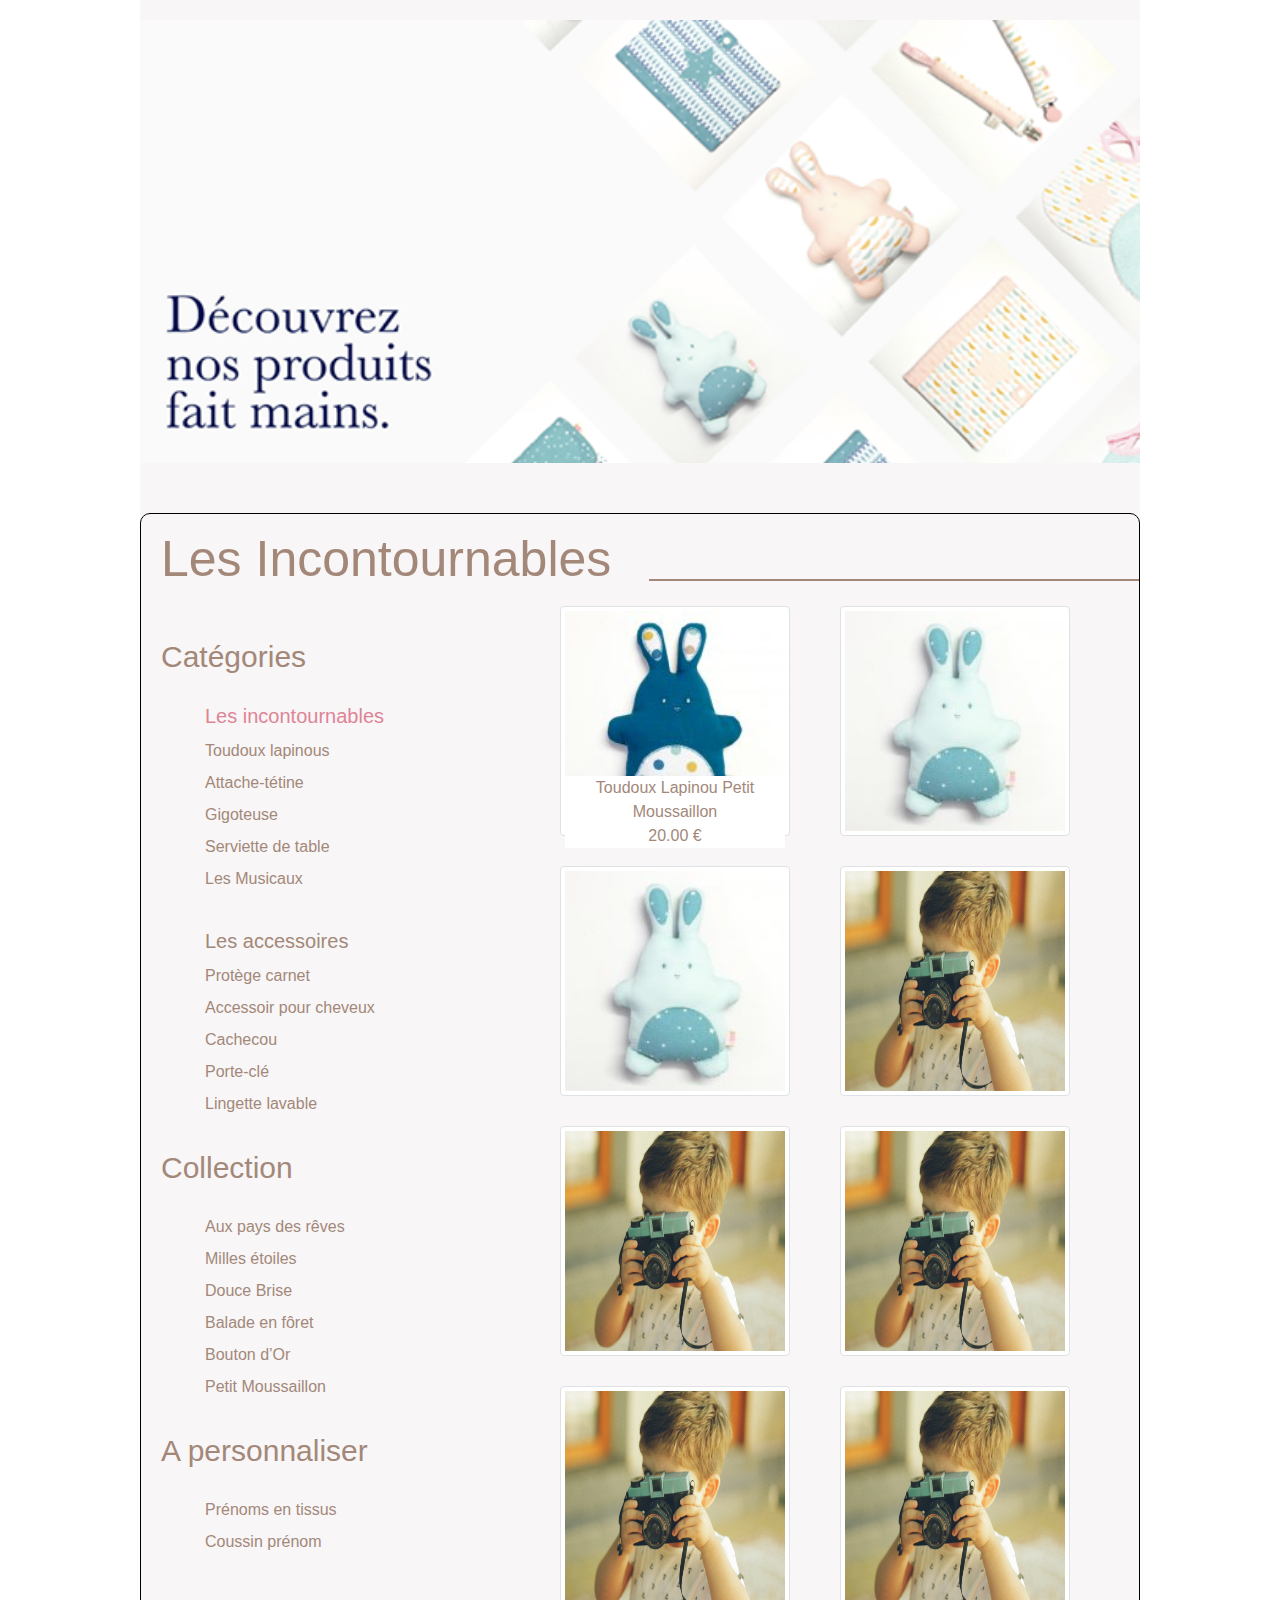
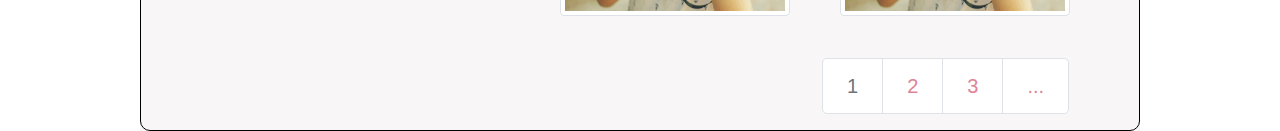
==== page.html @ 6d92d20d "page_tous_produits" ====
<!DOCTYPE html>
<html lang="fr">
  <head>
    <meta charset="utf-8"/>
    <title>Modèle de page</title>
    <meta name="description" content="Description de ma page"/>
    <meta name="viewport" content="width=device-width, initial-scale=1">
    <link rel="stylesheet" href="https://maxcdn.bootstrapcdn.com/bootstrap/4.0.0/css/bootstrap.min.css" integrity="sha384-Gn5384xqQ1aoWXA+058RXPxPg6fy4IWvTNh0E263XmFcJlSAwiGgFAW/dAiS6JXm" crossorigin="anonymous">
    <link rel="stylesheet" href="styles/style.css"/>
  </head>
  <body class="container">
    <header>
    </header>
    <main>
      <img src="images/photo_header.png" class="img-fluid img_top_main" alt="responsive image"/>
      <nav>
        <p class="h1">Les Incontournables</p>
        <div class="line"></div>
        <p class="h2">Catégories</p>
        <ul class="nav flex-column">
          <li class="nav-item"><a class="nav-link active h4" href="#">Les incontournables</a></li>
          <li class="nav-item"><a class="nav-link" href="#">Toudoux lapinous</a></li>
          <li class="nav-item"><a class="nav-link" href="#">Attache­-tétine</a></li>
          <li class="nav-item"><a class="nav-link" href="#">Gigoteuse</a></li>
          <li class="nav-item"><a class="nav-link" href="#">Serviette de table</a></li>
          <li class="nav-item"><a class="nav-link" href="#">Les Musicaux</a></li>

          <li class="nav-item"><a class="nav-link h4 space" href="#">Les accessoires</a></li>
          <li class="nav-item"><a class="nav-link" href="#">Protège carnet</a></li>
          <li class="nav-item"><a class="nav-link" href="#">Accessoir pour cheveux</a></li>
          <li class="nav-item"><a class="nav-link" href="#">Cache­cou</a></li>
          <li class="nav-item"><a class="nav-link" href="#">Porte­-clé</a></li>
          <li class="nav-item"><a class="nav-link" href="#">Lingette lavable</a></li>
        </ul>
        <p class="h2">Collection</p>
        <ul class="nav flex-column">
          <li class="nav-item"><a class="nav-link" href="#">Aux pays des rêves</a></li>
          <li class="nav-item"><a class="nav-link" href="#">Milles étoiles</a></li>
          <li class="nav-item"><a class="nav-link" href="#">Douce Brise</a></li>
          <li class="nav-item"><a class="nav-link" href="#">Balade en fôret</a></li>
          <li class="nav-item"><a class="nav-link" href="#">Bouton d’Or</a></li>
          <li class="nav-item"><a class="nav-link" href="#">Petit Moussaillon</a></li>
        </ul>
        <p class="h2">A personnaliser</p>
        <ul class="nav flex-column">
          <li class="nav-item"><a class="nav-link" href="#">Prénoms en tissus</a></li>
          <li class="nav-item"><a class="nav-link" href="#">Coussin prénom</a></li>
        </ul>
        <ul class="pagination pagination-lg justify-content-end">
          <li class="page-item disabled"><a class="page-link" href="#" tabindex="-1">1</a></li>
          <li class="page-item"><a class="page-link" href="#">2</a></li>
          <li class="page-item"><a class="page-link" href="#">3</a></li>
          <li class="page-item"><a class="page-link" href="#">...</a></li>
        </ul>
      </nav>
      <div class="d-flex flex-column ">
        <a href="#"><img src="images/Lapinou-Moussaillon.jpg" alt="pink" class="img-thumbnail img-fluid "/><p>Toudoux Lapinou Petit Moussaillon<br/>20.00 €<p></a>
        <a href="#"><img src="images/Lapinou-Etoile.jpg" alt="pink" class="img-thumbnail img-fluid"/></a>
        <a href="#"><img src="images/test.jpg" alt="pink" class="img-thumbnail img-fluid"/></a>
        <a href="#"><img src="images/test.jpg" alt="pink" class="img-thumbnail img-fluid"/></a>
      </div>
      <div class="d-flex flex-column column_2">
        <a href="#"><img src="images/Lapinou-Etoile.jpg" alt="pink" class="img-thumbnail img-fluid"/></a>
        <a href="#"><img src="images/test.jpg" alt="pink" class="img-thumbnail img-fluid"/></a>
        <a href="#"><img src="images/test.jpg" alt="pink" class="img-thumbnail img-fluid"/></a>
        <a href="#"><img src="images/test.jpg" alt="pink" class="img-thumbnail img-fluid"/></a>
      </div>
    </main>
  </body>
  </html>
---- styles/style.css ----
@import url('page.css');

body{
  margin: 0;
  padding: 0;
}

.clearBoth{
  clear: both;
}
/************ HEADER *******/

.header{
  background-image: url('../images/background_img_header.png');
  margin: 0px auto;
  background-size: cover;
  height: 100%;


}

header .nav{
  position: relative;
  width: 1000px;
  margin: auto;
  margin-bottom: 260px;

}
/****************** CAROUSSEL *************/


.slider{
  margin: 0px auto;
  padding: 102px 0 0 0;
  width: 1000px;
  height: 500px;
  overflow: hidden;
  display: flex;
  flex-direction: row;
  position: relative;



}
.images{
  width: 100%;
  height: 100%;
  transition: all 0.7s;

}
.leftButton{
  position: absolute;
  left: 0;
  top: 50%;


}
.rightButton{
  position: absolute;
  right: 0;
  top: 50%;


}

/*************************************/
.nav img{
  height: 50px;
  width: 100%;
  position: absolute;
  top: 0;
  left: 0;
  z-index: 2;
}

.nav li a img{
  width: 250px;
  height: 50px;
  position: absolute;
  top: 0;
  left: 0;
  z-index: 3;
}

.nav nav ul{
  position: absolute;
  right: 150px;
  top: 0px;
  z-index: 3;
  display: flex;
  justify-content: space-around;
  padding: 0px;
  margin: 0;
}

.nav nav ul li {
position: relative;
width: 110px;
text-align: center;
padding-top: 15px;;
list-style: none;
height: 35px;
}

.nav nav ul li a{
  text-decoration: none;
  color: white;
  text-transform: uppercase;
  font-size: 11px;


}

.nav nav ul li ul{
  display: none;
  position: absolute;
  left:0;
  top: 100%;
}

.nav nav ul li ul li a{
  text-decoration: none;
  color: #DE8496;
  font-size: 11px;
  text-transform: inherit;
  opacity: 0.7;
  margin: 15px auto;
}


.nav div form input{
  background-color: #DE8496;
  color: white;
  position: absolute;
  text-transform: uppercase;
  right: 10px;
  top:15px;
  z-index: 3;
  width: 130px;
  border-radius: 10px;
  text-align: center;
  border: 1px solid white;
}


/********************* BODY ********************/

main{
  width:1000px;

  margin: auto;
  position: relative;
  background-color: #F8F6F7;
  padding-top: 20px;
}

/***************** TOP HEADER ****************/

.top{
  height: 700px;
}
main .top h2{
  font-size: 25px;
  position: absolute;
  top: 100px;
  right: 20%;

}
main .line_1{
  height: 2px;
  width:200px;
  background-color:#A38879;
  position: absolute;
  top: 155px;
  right: 0;
}

main .top img{
  width: 25%;
  height: auto;
  z-index: 2;
  position: absolute;
  top: 200px;
  left: 150px;
}

.background_poem{
  width: 430px;
  height: 360px;
  background-color: #DE8496;
  opacity:0.7;
  position: absolute;
  top: 354px;
  left: 300px;
  z-index: 4;
}

main .top .poem {
  font-size: 18px;
  width: 400px;
  padding: 20px 0 0 20px;
  position: absolute;
  top:329px;
  left: 300px;
  z-index: 5;
  color: white;
}

main .poem a{
  text-decoration: none;
  border: 1px solid white;
  color: white;
  border-radius: 10px;
  padding: 5px 10px;
  float: right;
  margin-top: 15px;
  display: none;
  text-transform: uppercase;
  font-size: 16px;

}

main .poem:hover a{
  display: inline-block;

}

main .poem a:hover{
  text-decoration: none;
  background-color: white;
  color: #DE8496;
  border-radius: 10px;
  padding: 5px 10px;
  float: right;
  margin-top: 15px;
  display: inline-block;
  text-transform: uppercase;
  font-size: 16px;


}
main .main_photo{
  width: 500px;
  height: 400px;
  position: absolute;
  right: 0;
  top:10px;
  z-index: 6;
}
 /******************** END OF TOP HEADER *********/
/*************** BEST SELLER*************/
.second_main{
  position: relative;
}

.second_main h2{
  font-size: 25px;
  position: absolute;
  top: 10px;
  right: 40%;
}

.line_2{
  height: 2px;
  width:400px;
  background-color:#A38879;
  position: absolute;
  top: 65px;
  right: 0;
}

.second_main div + div{
  display: flex;
  justify-content: space-between;
  margin-top: 70px;
}

.second_main img{
  width: 280px;
  height: 230px;
  margin: 100px 15px 0px 15px;
}
/************** END OF BEST SELLER *********/
/***************INDISPENSABLE***********/
.third_main{
  position: relative;
}

.third_main div + div{
  display: flex;
  justify-content: space-between;
  margin-top: 70px;
}

.third_main img{
  width: 280px;
  height: 230px;
  margin: 100px 15px 0px 15px;
}

.line_3{
  height: 2px;
  width:600px;
  background-color:#A38879;
  position: absolute;
  top: 65px;
  right: 0;
}

.third_main h2{
  font-size: 25px;
  position: absolute;
  top: 10px;
  right: 60%;
}
/*********** END OF INDISPENSABLE *****/
/********** PROMOTIONS ************/
.last_main{
  position: relative;
  margin-top: 70px;
}


.last_main div + div{
  position: relative;
  margin-left: 100px;
}



.last_main img{
  width: 200px;
  height: 150px;
  margin-top: 100px;

}

.last_main .promo_1{
  z-index: 8;
  position: absolute;
  left: 0px;
  opacity: 1;

}
.last_main .promo_2{
  z-index: 7;
  position: absolute;
  left: 100px;
  opacity: 0.95;
}
.last_main .promo_3{
  z-index: 6;
  position: absolute;
  left:200px;
  opacity: 0.9;
}
.last_main .promo_4{
  z-index: 5;
  position: absolute;
  left:300px;
  opacity: 0.85;
}
.last_main .promo_5{
  z-index: 4;
  position: absolute;
  left:400px;
  opacity: 0.8;
}
.last_main .promo_6{
  z-index: 3;
  position: absolute;
  left:500px;
  opacity: 0.8;
}
.last_main .promo_7{
  z-index: 2;
  position: absolute;
  left:600px;
  opacity: 0.8;
}
.line_4{
  height: 2px;
  width:800px;
  background-color:#A38879;
  position: absolute;
  top: 65px;
  right: 0;
}

.last_main h2{
  font-size: 25px;
  position: absolute;
  top: 10px;
  right: 80%;
}
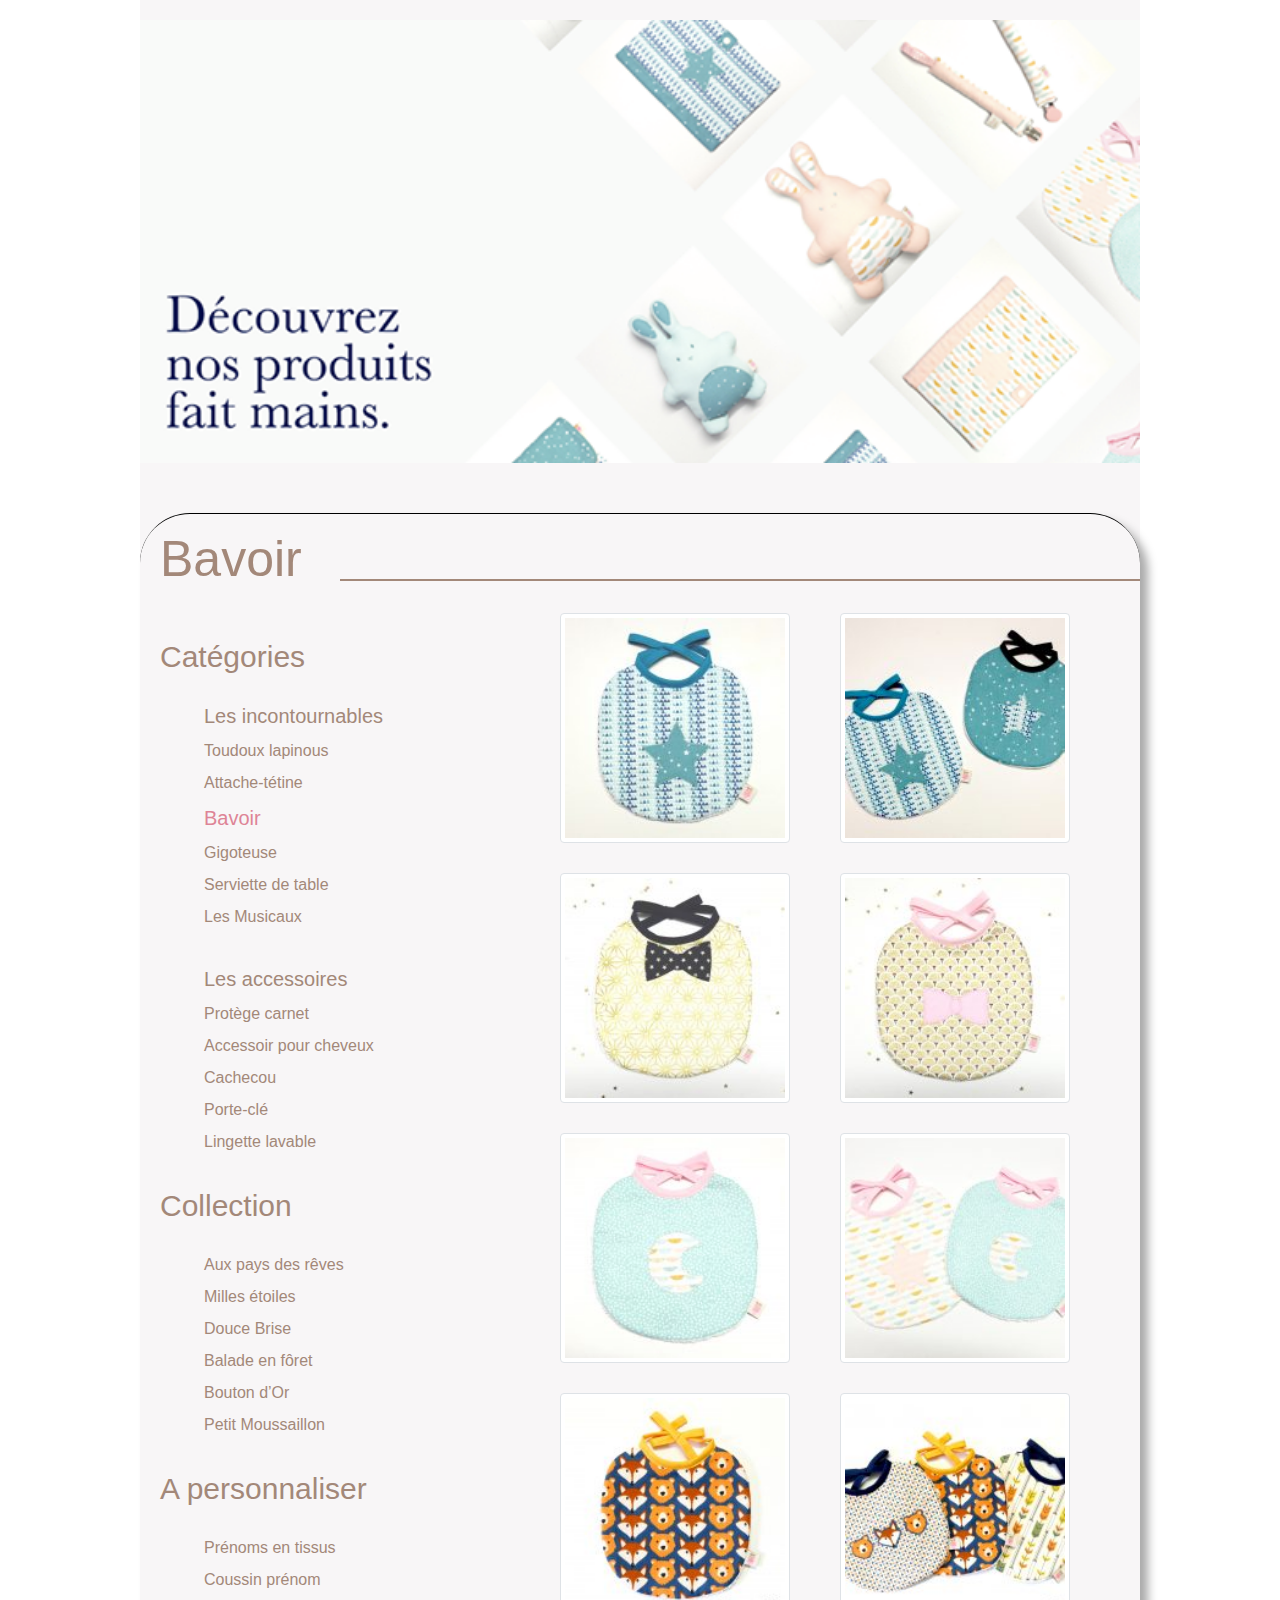
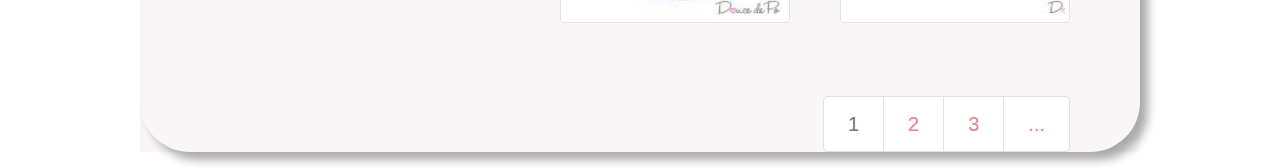
==== commit 9a1f5634: "dernier version page_tous_produit" ====
--- a/page.html
+++ b/page.html
@@ -14,13 +14,14 @@
     <main>
       <img src="images/photo_header.png" class="img-fluid img_top_main" alt="responsive image"/>
       <nav>
-        <p class="h1">Les Incontournables</p>
+        <p class="h1">Bavoir</p>
         <div class="line"></div>
         <p class="h2">Catégories</p>
         <ul class="nav flex-column">
-          <li class="nav-item"><a class="nav-link active h4" href="#">Les incontournables</a></li>
+          <li class="nav-item"><a class="nav-link h4" href="#">Les incontournables</a></li>
           <li class="nav-item"><a class="nav-link" href="#">Toudoux lapinous</a></li>
           <li class="nav-item"><a class="nav-link" href="#">Attache­-tétine</a></li>
+          <li class="nav-item"><a class="nav-link active" href="#">Bavoir</a></li>
           <li class="nav-item"><a class="nav-link" href="#">Gigoteuse</a></li>
           <li class="nav-item"><a class="nav-link" href="#">Serviette de table</a></li>
           <li class="nav-item"><a class="nav-link" href="#">Les Musicaux</a></li>
@@ -54,16 +55,49 @@
         </ul>
       </nav>
       <div class="d-flex flex-column ">
-        <a href="#"><img src="images/Lapinou-Moussaillon.jpg" alt="pink" class="img-thumbnail img-fluid "/><p>Toudoux Lapinou Petit Moussaillon<br/>20.00 €<p></a>
-        <a href="#"><img src="images/Lapinou-Etoile.jpg" alt="pink" class="img-thumbnail img-fluid"/></a>
-        <a href="#"><img src="images/test.jpg" alt="pink" class="img-thumbnail img-fluid"/></a>
-        <a href="#"><img src="images/test.jpg" alt="pink" class="img-thumbnail img-fluid"/></a>
+        <div>
+  	      <a href="#"><img src="images/bavoir_1.jpg" alt="bavoir" class="img-thumbnail img-fluid "/></a>
+          <p><a href="#">Bavoir <br/>Mille Etoiles n°2<br/>13.00 €</a></p>
+        	<p class="link"><a href="#">Ajoutez au panier</a></p>
+        </div>
+        <div>
+          <a href="#"><img src="images/bavoir_g1.jpg" alt="bavoir garcon" class="img-thumbnail img-fluid "/></a>
+          <p><a href="#">Bavoir<br/>« Faisons la fête » garçon 1<br/>13.00 €</a></p>
+          <p class="link"><a href="#">Ajoutez au panier</a></p>
+        </div>
+        <div>
+          <a href="#"><img src="images/bavoir_2.jpg" alt="pink" class="img-thumbnail img-fluid "/></a>
+          <p><a href="#">Bavoir<br/>Au Pays des Rêves n°2<br/>13.00 €</a></p>
+          <p class="link"><a href="#">Ajoutez au panier</a></p>
+        </div>
+        <div>
+          <a href="#"><img src="images/bavoir_4.jpg" alt="pink" class="img-thumbnail img-fluid "/></a>
+          <p><a href="#">Bavoir<br/> Ballade en Forêt n°2<br/>13.00 €</a></p>
+          <p class="link"><a href="#">Ajoutez au panier</a></p>
+        </div>
       </div>
+
       <div class="d-flex flex-column column_2">
-        <a href="#"><img src="images/Lapinou-Etoile.jpg" alt="pink" class="img-thumbnail img-fluid"/></a>
-        <a href="#"><img src="images/test.jpg" alt="pink" class="img-thumbnail img-fluid"/></a>
-        <a href="#"><img src="images/test.jpg" alt="pink" class="img-thumbnail img-fluid"/></a>
-        <a href="#"><img src="images/test.jpg" alt="pink" class="img-thumbnail img-fluid"/></a>
+        <div>
+          <a href="#"><img src="images/2bavoir_1.jpg" alt="pink" class="img-thumbnail img-fluid "/></a>
+          <p><a href="#">Lot de 2 Bavoirs<br/>Mille Etoiles<br/>24.00 €</a></p>
+          <p class="link"><a href="#">Ajoutez au panier</a></p>
+        </div>
+        <div>
+          <a href="#"><img src="images/bavoir_f1.jpg" alt="pink" class="img-thumbnail img-fluid "/></a>
+          <p><a href="#">Bavoir<br/>« Faisons la fête » fille 1<br/>13.00 €</a></p>
+          <p class="link"><a href="#">Ajoutez au panier</a></p>
+        </div>
+        <div>
+          <a href="#"><img src="images/2bavoir_2.jpg" alt="pink" class="img-thumbnail img-fluid "/></a>
+          <p><a href="#">Lot de 2 Bavoirs<br/> Au Pays des Rêves<br/>24.00 €</a></p>
+          <p class="link"><a href="#">Ajoutez au panier</a></p>
+        </div>
+        <div>
+          <a href="#"><img src="images/3bavoir_2.jpg" alt="pink" class="img-thumbnail img-fluid "/></a>
+          <p><a href="#">Coffret de 3 bavoirs <br/> Ballade en Forêt<br/>38.00 €</a></p>
+          <p class="link"><a href="#">Ajoutez au panier</a></p>
+        </div>
       </div>
     </main>
   </body>
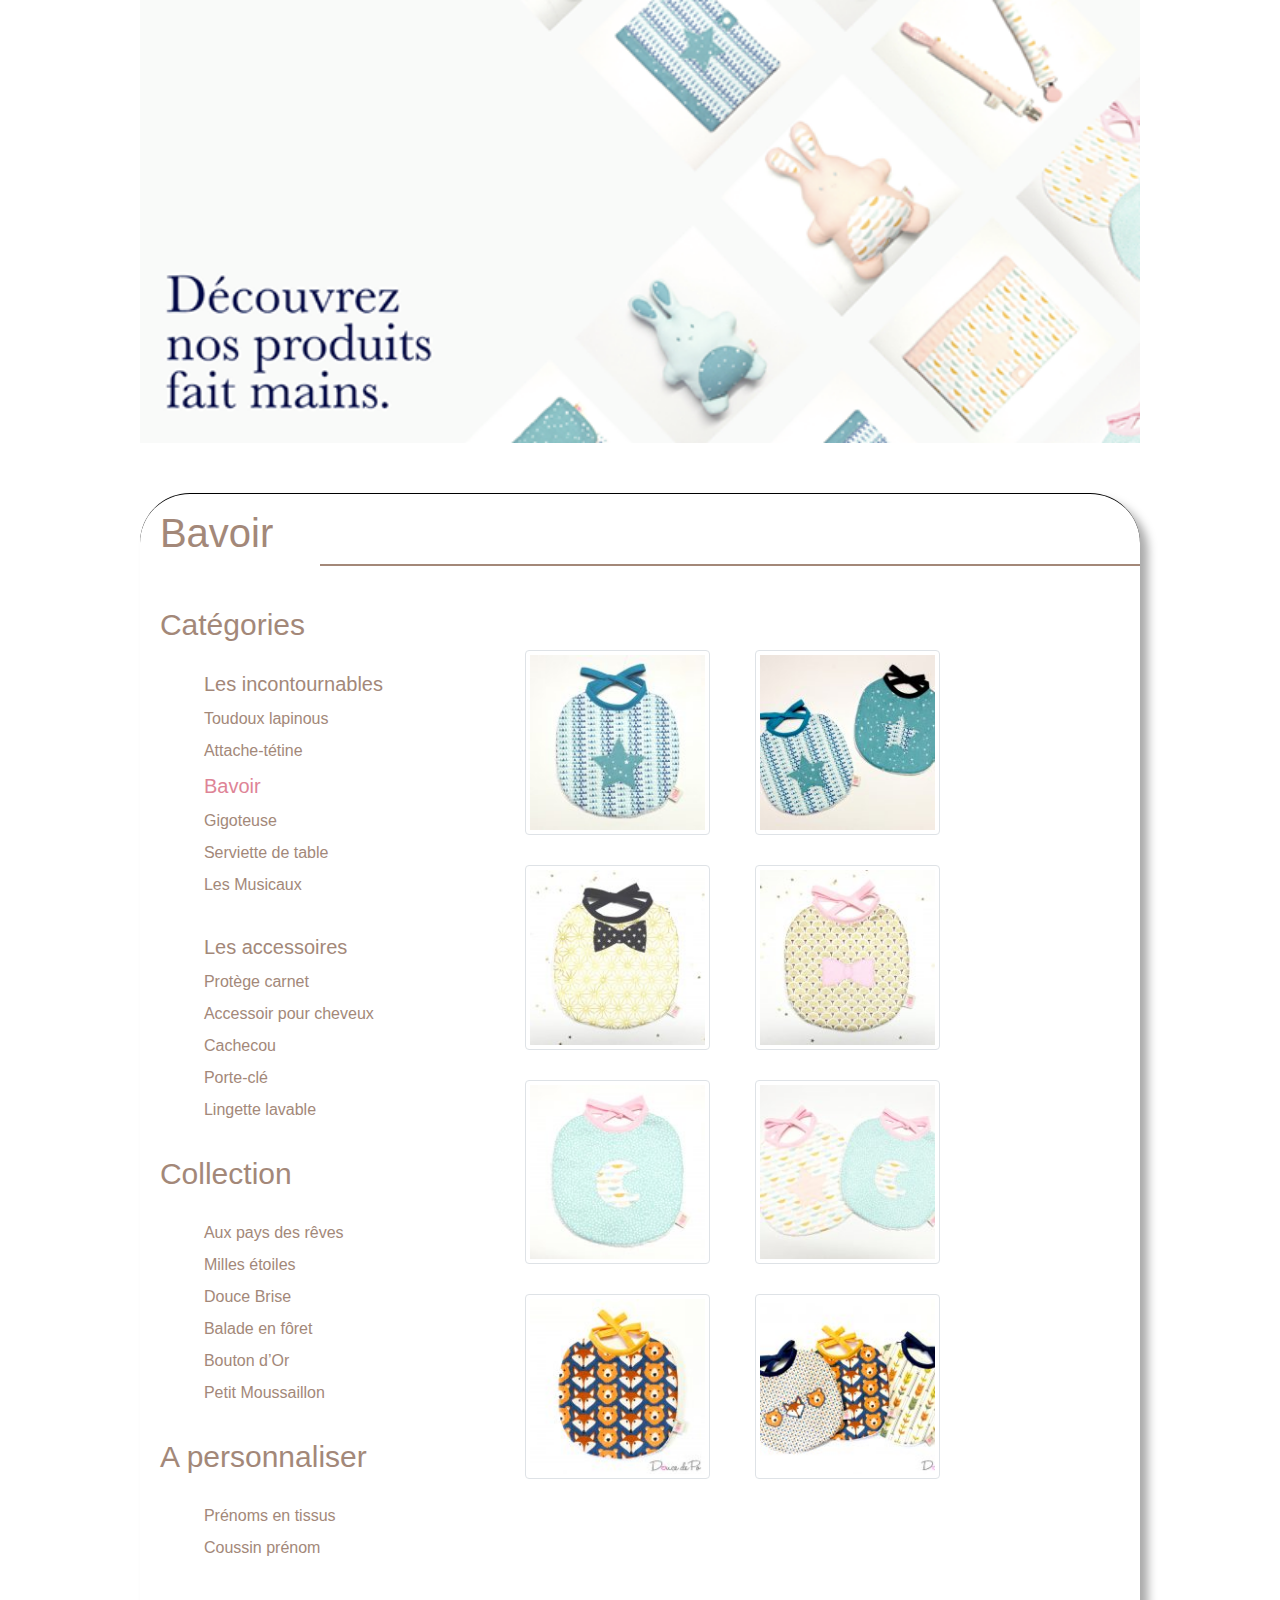
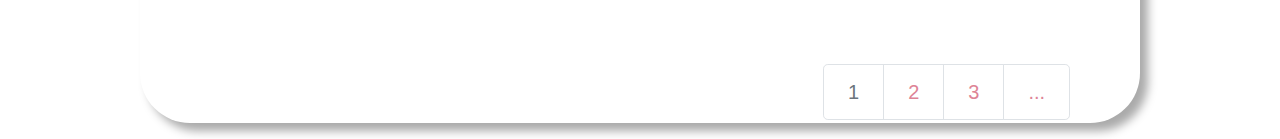
==== commit 00becc03: "produit finis" ====
--- a/page.html
+++ b/page.html
@@ -6,10 +6,11 @@
     <meta name="description" content="Description de ma page"/>
     <meta name="viewport" content="width=device-width, initial-scale=1">
     <link rel="stylesheet" href="https://maxcdn.bootstrapcdn.com/bootstrap/4.0.0/css/bootstrap.min.css" integrity="sha384-Gn5384xqQ1aoWXA+058RXPxPg6fy4IWvTNh0E263XmFcJlSAwiGgFAW/dAiS6JXm" crossorigin="anonymous">
-    <link rel="stylesheet" href="styles/style.css"/>
+    <link rel="stylesheet" href="styles/page.css"/>
   </head>
   <body class="container">
     <header>
+
     </header>
     <main>
       <img src="images/photo_header.png" class="img-fluid img_top_main" alt="responsive image"/>
@@ -100,5 +101,6 @@
         </div>
       </div>
     </main>
+
   </body>
   </html>
--- a/styles/page.css
+++ b/styles/page.css
@@ -0,0 +1,166 @@
+
+.navbar {
+    position: fixed;
+    top: 0;
+    z-index: 50;
+    height: 70px;
+    background: #DE8496;
+    width: 100%;
+}
+.navbarContent {
+    position: relative;
+    height: 100%;
+    transition: all 0.2s;
+    width: 100%
+}
+.hamburger, .hamburger img{
+  z-index: 150;
+  height: 50px;
+  margin: 5px;
+}
+
+.img_top_main{
+  width: 1000px;
+  margin: auto;
+  display: block;
+}
+
+
+ main nav{
+  position: relative;
+  border-radius: 50px;
+  margin: 50px auto 0 auto;
+  box-shadow: 8px 8px 10px #aaa;
+  border-top: 0.5px solid black;
+  width: 90.1%;
+}
+
+.line{
+    height: 2px;
+    width:82%;
+    background-color:#A38879;
+    position: absolute;
+    top: 70px;
+    right: 0;
+}
+
+main nav a, .h1, .h2, .h4{
+  color:#A38879;
+}
+
+main nav a:hover{
+  color:#DE8496;
+}
+
+
+.h1{
+  margin-left: 20px;
+  margin-top: 15px;
+  font-size: 40px;
+  margin-bottom: 50px;
+}
+
+.h2{
+  margin-top: 30px;
+  margin-left: 20px;
+  font-size: 30px;
+  margin-bottom: 25px;
+}
+
+.nav-link, .nav-item{
+  padding: 2px;
+  width: 45%;
+  margin: 0;
+}
+
+.nav-item{
+  margin-left: 60px;
+  width: 50%;
+}
+
+.h4{
+  margin-left: 0px;
+  font-size: 20px;
+  margin-bottom: 3px;
+  color:#A38879;
+}
+
+.active{
+  color: #DE8496;
+  font-size: 20px;
+}
+
+.space{
+  margin-top: 30px;
+  color:#A38879;
+}
+
+.pagination{
+  margin-top: 100px;
+  margin-right: 7%;
+  padding-bottom: 3px;
+}
+
+.page-link{
+  color: #DE8496;
+  padding: 10px 20px;
+}
+/***************IMAGE**************/
+.d-flex{
+  position: absolute;
+  top: 650px;
+  right: 21%;
+}
+
+.column_2{
+  position: absolute;
+  top: 650px;
+  right: 3%;
+}
+
+.d-flex ,.flex-column a img{
+  width:38%;
+  height: auto;
+  margin-bottom: 30px;
+
+}
+
+.d-flex div{
+  position: relative;
+
+}
+
+.d-flex div a{
+    color: #A38879;
+    text-decoration: none;
+
+}
+
+.d-flex div a:hover {
+    color: #DE8496;
+}
+
+.d-flex div p{
+  position: absolute;
+  top: 42%;
+  left: 5px;
+  text-align: center;
+  background-color: #FFFFFF;
+  width: 37%;
+  padding-top:5px;
+  padding-bottom:40px;
+  display: none;
+}
+
+.d-flex div:hover p{
+  display: block;
+}
+
+.d-flex div .link{
+  top:73%;
+  border: 1px solid #A38879;
+  width: 28%;
+  margin-left: 30px;
+  border-radius: 20px;
+  padding: 1%;
+}
